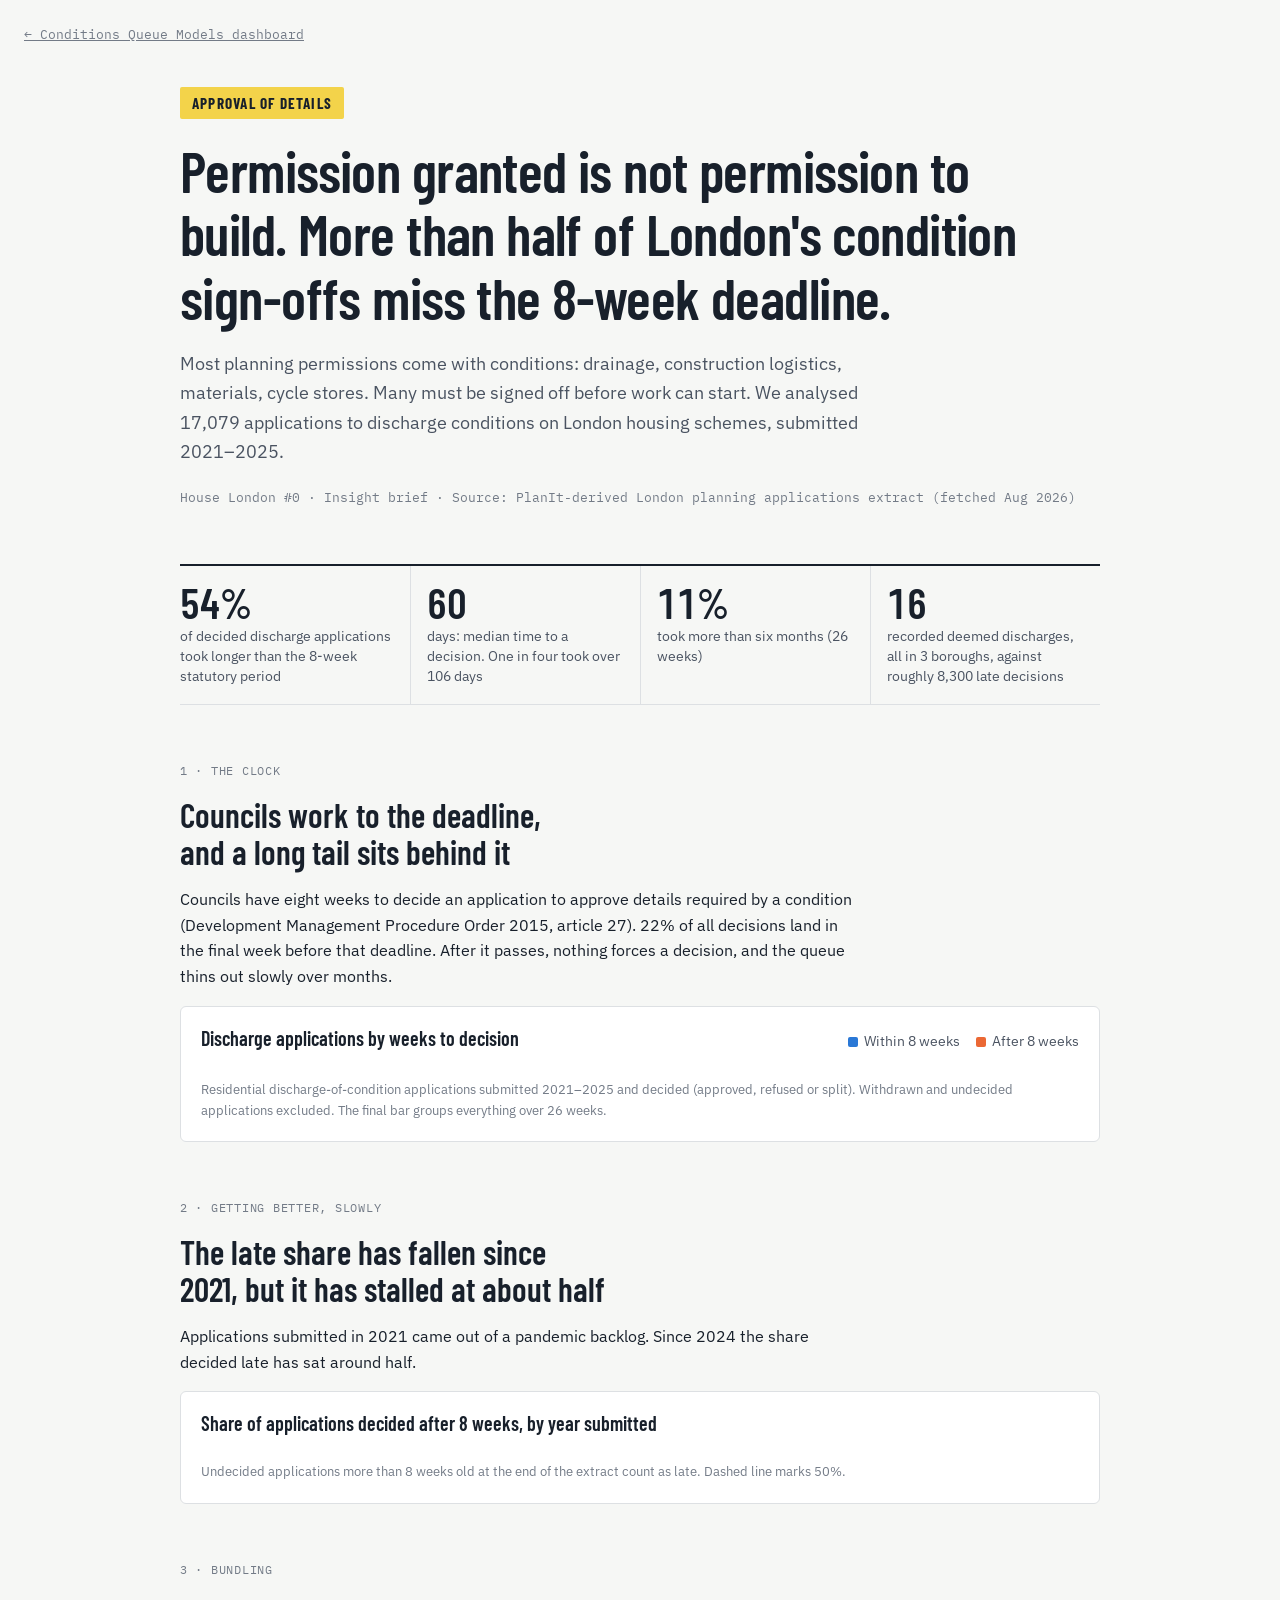
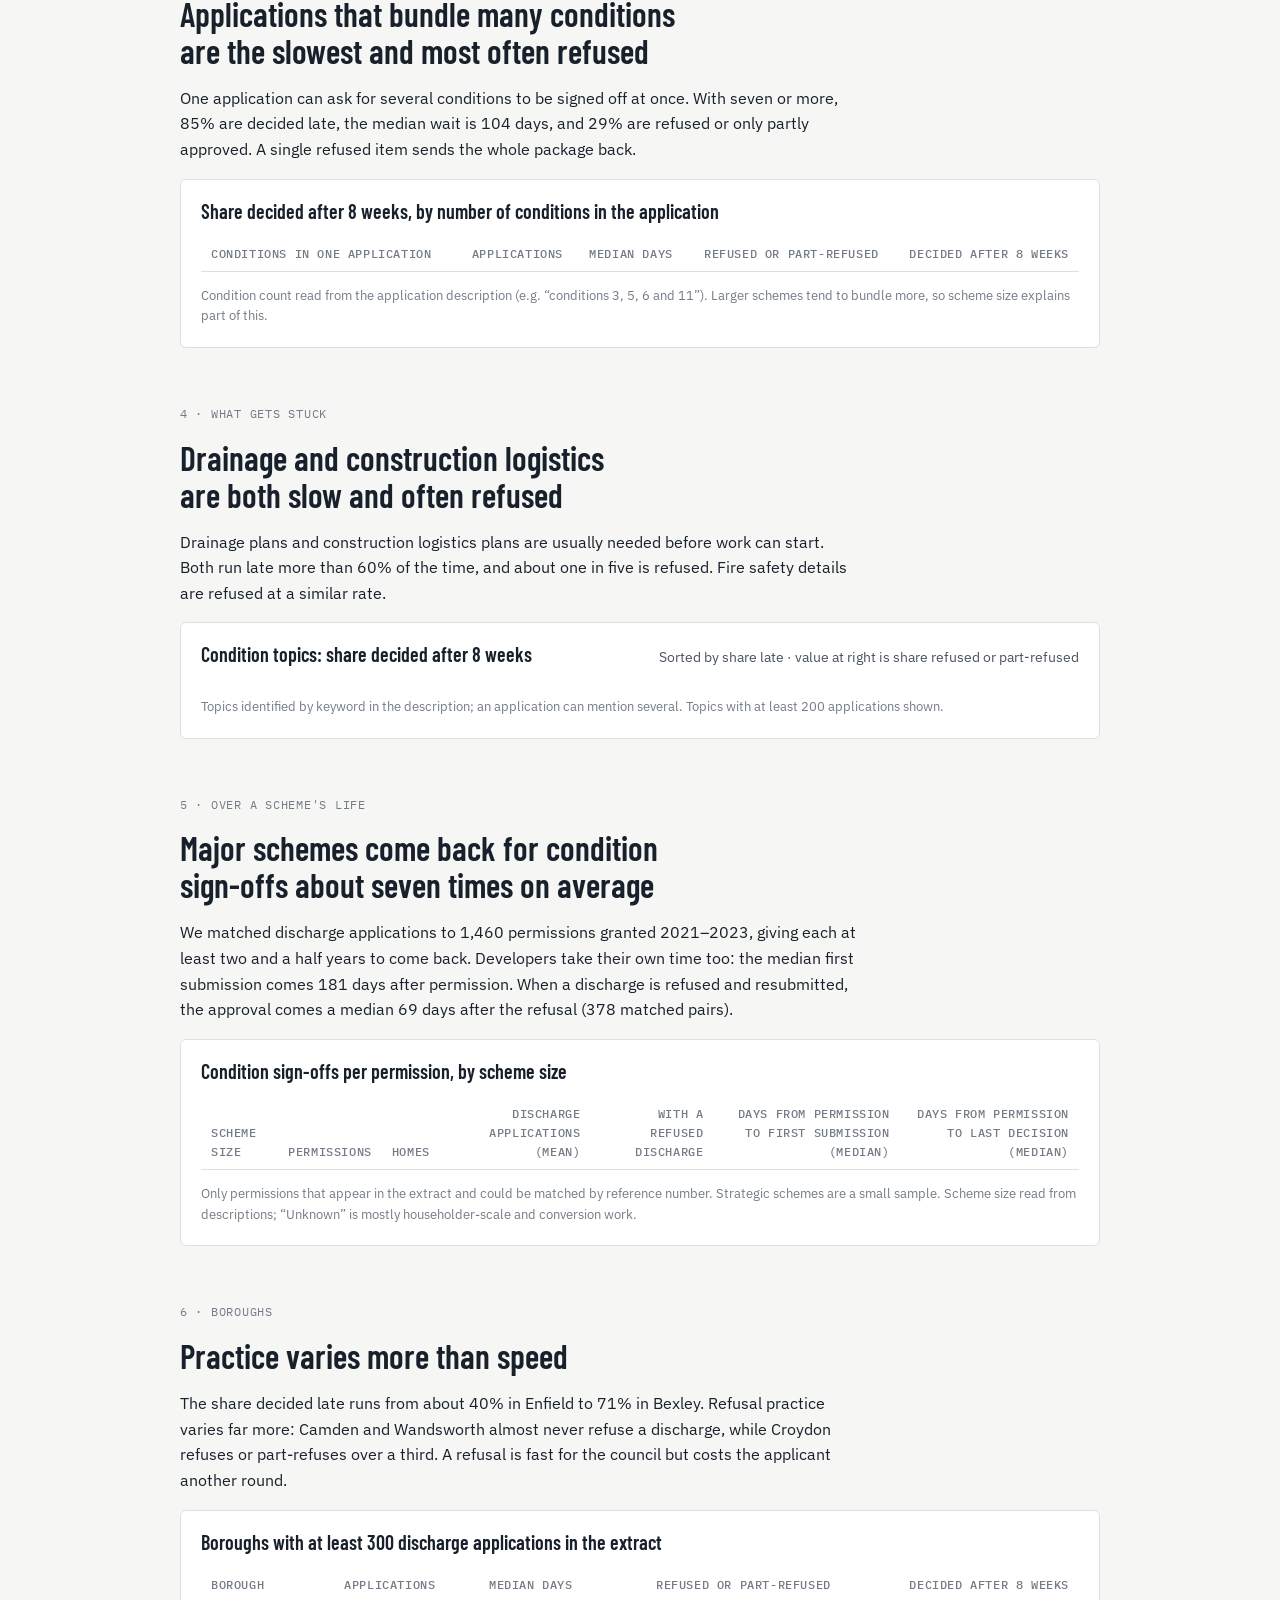
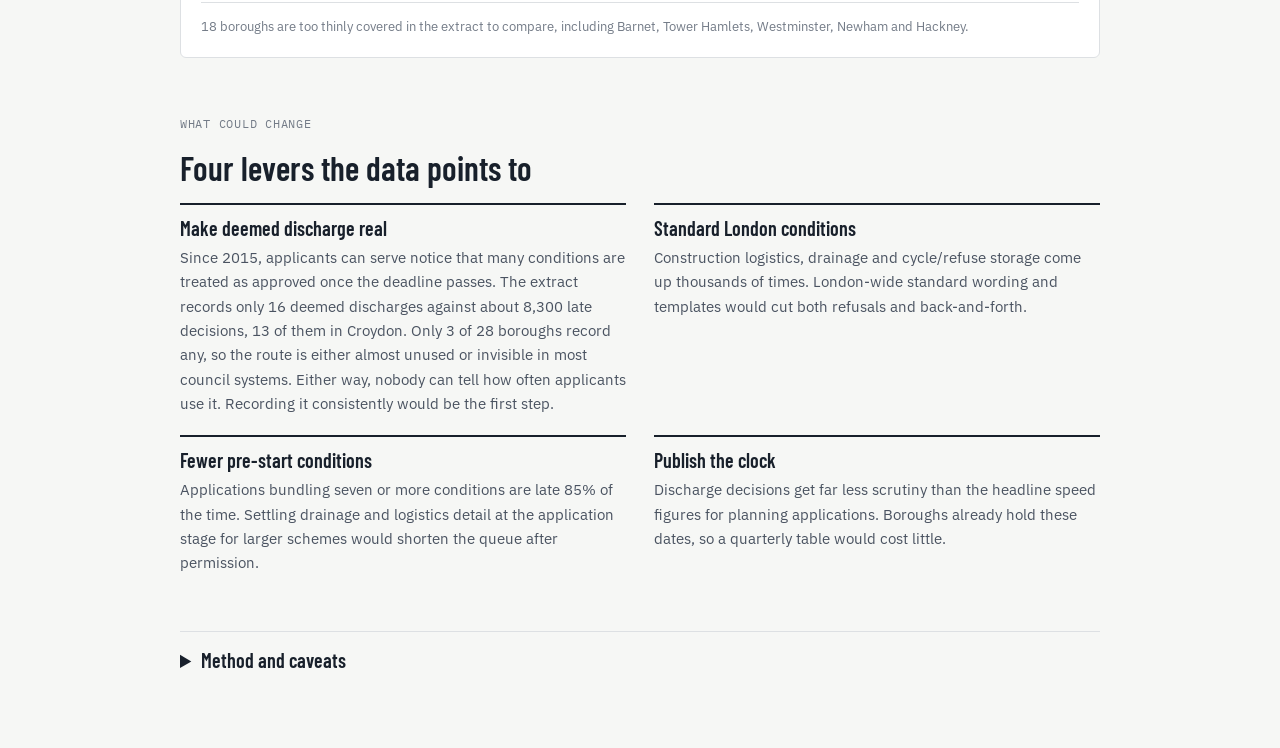
==== src/conditions_queue/templates/insight_page.html @ 3958f5d6 "Conditions Queue: analysis, models and dashboard Measures how long London councils take to sign off " ====
<!doctype html>
<html lang="en-GB">
<head>
<meta charset="utf-8">
<meta name="viewport" content="width=device-width, initial-scale=1, viewport-fit=cover">
<title>London's Conditions Queue</title>
<link rel="preconnect" href="https://fonts.googleapis.com">
<link rel="preconnect" href="https://fonts.gstatic.com" crossorigin>
<link rel="stylesheet" href="https://fonts.googleapis.com/css2?family=Barlow+Condensed:wght@500;600;700&family=IBM+Plex+Sans:ital,wght@0,400;0,500;0,600;1,400&family=IBM+Plex+Mono:wght@400;500&display=swap">
<style>
/* Layout: a single reading column (~68ch) with full-width chart panels; site-notice condensed type for headings, plain sans for prose, mono for references and numbers. */
:root {
  --paper: #f6f7f5;
  --panel: #ffffff;
  --ink: #18202b;
  --ink-2: #4a5361;
  --ink-3: #737b87;
  --rule: #dde0e3;
  --grid: #e9ebed;
  --accent: #1c5cab;
  --notice: #f3d34a;
  --notice-ink: #18202b;
  --ontime: #2a78d6;
  --late: #eb6834;
  --bar-neutral: #9aa3ae;
  --tip-bg: #18202b;
  --tip-fg: #f6f7f5;
  --f-display: "Barlow Condensed", "Arial Narrow", "Helvetica Neue", Arial, sans-serif;
  --f-body: "IBM Plex Sans", -apple-system, "Segoe UI", Roboto, Arial, sans-serif;
  --f-mono: "IBM Plex Mono", ui-monospace, "SF Mono", Menlo, Consolas, monospace;
}
@media (prefers-color-scheme: dark) {
  :root:not([data-theme="light"]) {
    --paper: #14181e; --panel: #1b2028; --ink: #ecedeb; --ink-2: #b9bec6; --ink-3: #8b929c;
    --rule: #2e353f; --grid: #262c35; --accent: #6da7ec; --notice: #e2c23c; --notice-ink: #14181e;
    --ontime: #3987e5; --late: #d95926; --bar-neutral: #6b7480; --tip-bg: #ecedeb; --tip-fg: #14181e;
    color-scheme: dark;
  }
}
:root[data-theme="dark"] {
  --paper: #14181e; --panel: #1b2028; --ink: #ecedeb; --ink-2: #b9bec6; --ink-3: #8b929c;
  --rule: #2e353f; --grid: #262c35; --accent: #6da7ec; --notice: #e2c23c; --notice-ink: #14181e;
  --ontime: #3987e5; --late: #d95926; --bar-neutral: #6b7480; --tip-bg: #ecedeb; --tip-fg: #14181e;
  color-scheme: dark;
}
* { box-sizing: border-box; }
body {
  background: var(--paper); color: var(--ink); font-family: var(--f-body); font-size: 16px; line-height: 1.6;
  padding-left: max(16px, env(safe-area-inset-left, 0px)); padding-right: max(16px, env(safe-area-inset-right, 0px));
  padding-block: 0 64px;
}
.wrap { max-width: 920px; margin: 0 auto; display: grid; gap: 56px; }
.prose { max-width: 68ch; }
h1, h2, h3 { font-family: var(--f-display); font-weight: 600; line-height: 1.1; text-wrap: balance; margin: 0; }
h1 { font-size: clamp(2.3rem, 6vw, 3.6rem); letter-spacing: -0.01em; }
h2 { font-size: clamp(1.6rem, 3.6vw, 2.1rem); }
h3 { font-size: 1.25rem; font-weight: 600; }
p { margin: 0; }
.stack { display: grid; gap: 16px; }
.eyebrow { font-family: var(--f-mono); font-size: 0.78rem; letter-spacing: 0.06em; text-transform: uppercase; color: var(--ink-3); }
.mono { font-family: var(--f-mono); }
.num { font-variant-numeric: tabular-nums; }
.muted { color: var(--ink-2); }
.small { font-size: 0.88rem; }

/* Site-notice header: the yellow laminated notice is how Londoners meet the planning system */
header.notice { padding-block: 40px 0; display: grid; gap: 20px; }
.notice-tag { display: inline-flex; align-items: center; gap: 10px; align-self: start; justify-self: start;
  background: var(--notice); color: var(--notice-ink); font-family: var(--f-display); font-weight: 700;
  font-size: 0.95rem; letter-spacing: 0.08em; text-transform: uppercase; padding: 4px 12px; border-radius: 2px; }
.lede { font-size: 1.15rem; color: var(--ink-2); max-width: 62ch; }
.ref { font-family: var(--f-mono); font-size: 0.82rem; color: var(--ink-3); }

.stats { display: grid; grid-template-columns: repeat(4, minmax(0, 1fr)); gap: 0; border-top: 2px solid var(--ink); border-bottom: 1px solid var(--rule); }
.stat { padding: 16px 16px 18px 0; display: grid; gap: 4px; align-content: start; }
.stat + .stat { padding-left: 16px; border-left: 1px solid var(--rule); }
.stat b { font-family: var(--f-display); font-size: 2.6rem; font-weight: 600; line-height: 1; font-variant-numeric: tabular-nums; }
.stat span { font-size: 0.88rem; color: var(--ink-2); line-height: 1.4; }
@media (max-width: 720px) {
  .stats { grid-template-columns: repeat(2, minmax(0, 1fr)); }
  .stat:nth-child(3) { padding-left: 0; border-left: 0; }
  .stat:nth-child(n+3) { border-top: 1px solid var(--rule); }
}

.panel { background: var(--panel); border: 1px solid var(--rule); border-radius: 6px; padding: 20px; display: grid; gap: 14px; min-width: 0; }
.panel-head { display: flex; flex-wrap: wrap; justify-content: space-between; align-items: baseline; gap: 8px 20px; }
.legend { display: flex; flex-wrap: wrap; gap: 6px 16px; font-size: 0.85rem; color: var(--ink-2); }
.legend i { display: inline-block; width: 10px; height: 10px; border-radius: 2px; margin-right: 6px; vertical-align: -1px; }
.chart { width: 100%; overflow-x: auto; }
.panel { grid-template-columns: minmax(0, 1fr); }
.chart svg { display: block; width: 100%; height: auto; min-width: 0; }
.chart svg text { font-family: var(--f-mono); font-size: 12.5px; fill: var(--ink-3); }
.chart svg .lbl-strong { fill: var(--ink); font-weight: 500; }
.source { font-size: 0.8rem; color: var(--ink-3); }

/* Horizontal bar rows (HTML) */
.rows { display: grid; gap: 6px; }
.row { display: grid; grid-template-columns: minmax(120px, 15rem) minmax(0, 1fr) 4.5rem; gap: 12px; align-items: center; font-size: 0.92rem; }
.row .name { color: var(--ink); line-height: 1.3; }
.row .track { position: relative; height: 18px; border-left: 1px solid var(--ink-3); }
.row .bar { position: absolute; left: 0; top: 2px; bottom: 2px; border-radius: 0 4px 4px 0; background: var(--late); }
.row .bar.neutral { background: var(--bar-neutral); }
.row .val { text-align: right; font-family: var(--f-mono); font-size: 0.85rem; font-variant-numeric: tabular-nums; }
.row .deadline { position: absolute; top: -3px; bottom: -3px; border-left: 1px dashed var(--ink-3); }
.row-head { font-size: 0.78rem; color: var(--ink-3); font-family: var(--f-mono); text-transform: uppercase; letter-spacing: 0.05em; }
@media (max-width: 560px) { .row { grid-template-columns: minmax(0, 1fr) 4rem; } .row .track { grid-column: 1 / -1; grid-row: 2; } }

table { border-collapse: collapse; width: 100%; font-size: 0.9rem; }
.table-wrap { overflow-x: auto; }
th, td { text-align: right; padding: 8px 10px; border-bottom: 1px solid var(--rule); font-variant-numeric: tabular-nums; white-space: nowrap; }
th { font-family: var(--f-mono); font-weight: 500; font-size: 0.75rem; text-transform: uppercase; letter-spacing: 0.05em; color: var(--ink-3); vertical-align: bottom; white-space: normal; }
th:first-child, td:first-child { text-align: left; }
td.barcell { width: 34%; min-width: 140px; }
.mini { position: relative; height: 12px; }
.mini span { position: absolute; left: 0; top: 0; bottom: 0; border-radius: 0 3px 3px 0; background: var(--late); }
.mini .dl { position: absolute; top: -4px; bottom: -4px; border-left: 1px dashed var(--ink-3); }

.levers { display: grid; grid-template-columns: repeat(2, minmax(0, 1fr)); gap: 20px 28px; }
.lever { display: grid; gap: 6px; align-content: start; border-top: 2px solid var(--ink); padding-top: 12px; }
.lever p { color: var(--ink-2); font-size: 0.95rem; }
@media (max-width: 720px) { .levers { grid-template-columns: minmax(0, 1fr); } }

details { border-top: 1px solid var(--rule); padding-top: 12px; }
summary { cursor: pointer; font-family: var(--f-display); font-size: 1.25rem; font-weight: 600; }
summary:focus-visible, a:focus-visible { outline: 2px solid var(--accent); outline-offset: 2px; }
ul.caveats { margin: 12px 0 0; padding-left: 1.1rem; display: grid; gap: 8px; color: var(--ink-2); font-size: 0.92rem; max-width: 72ch; }
a { color: var(--accent); }
code { font-family: var(--f-mono); font-size: 0.88em; }

#tip { position: fixed; pointer-events: none; z-index: 20; background: var(--tip-bg); color: var(--tip-fg); font-size: 0.82rem; line-height: 1.4;
  padding: 7px 10px; border-radius: 4px; max-width: 260px; font-family: var(--f-body); }
#tip b { font-weight: 600; }
[data-tip] { cursor: default; }
.row:hover .bar, tr:hover .mini span { filter: brightness(1.08); }
tr:hover td { background: color-mix(in srgb, var(--paper) 70%, transparent); }
</style>
<style>.cq-back { display: inline-block; margin-top: 16px; font-family: var(--f-mono); font-size: 0.82rem; color: var(--ink-3); }</style>
</head>
<body>
<a class="cq-back" href="./">← Conditions Queue Models dashboard</a>
<div id="tip" hidden></div>
<div class="wrap">

<header class="notice">
  <span class="notice-tag">Approval of details</span>
  <h1>Permission granted is not permission to build. More than half of London's condition sign-offs miss the 8-week deadline.</h1>
  <p class="lede">Most planning permissions come with conditions: drainage, construction logistics, materials, cycle stores. Many must be signed off before work can start. We analysed <span class="num" data-k="n_all">17,079</span> applications to discharge conditions on London housing schemes, submitted 2021&ndash;2025.</p>
  <p class="ref">House London #0 &middot; Insight brief &middot; Source: PlanIt-derived London planning applications extract (fetched Aug 2026)</p>
</header>

<section class="stats" aria-label="Headline figures">
  <div class="stat"><b data-k="pct_late">54%</b><span>of decided discharge applications took longer than the 8-week statutory period</span></div>
  <div class="stat"><b data-k="median">60</b><span>days: median time to a decision. One in four took over <span data-k="p75">106</span> days</span></div>
  <div class="stat"><b data-k="pct26">11%</b><span>took more than six months (26 weeks)</span></div>
  <div class="stat"><b>16</b><span>recorded deemed discharges, all in 3 boroughs, against roughly <span data-k="n_late">8,300</span> late decisions</span></div>
</section>

<section class="stack">
  <div class="prose stack">
    <p class="eyebrow">1 &middot; The clock</p>
    <h2>Councils work to the deadline, and a long tail sits behind it</h2>
    <p>Councils have eight weeks to decide an application to approve details required by a condition (Development Management Procedure Order 2015, article 27). <span data-k="final_week">22%</span> of all decisions land in the final week before that deadline. After it passes, nothing forces a decision, and the queue thins out slowly over months.</p>
  </div>
  <figure class="panel" style="margin:0">
    <div class="panel-head">
      <h3>Discharge applications by weeks to decision</h3>
      <div class="legend"><span><i style="background:var(--ontime)"></i>Within 8 weeks</span><span><i style="background:var(--late)"></i>After 8 weeks</span></div>
    </div>
    <div class="chart" id="hist"></div>
    <figcaption class="source">Residential discharge-of-condition applications submitted 2021&ndash;2025 and decided (approved, refused or split). Withdrawn and undecided applications excluded. The final bar groups everything over 26 weeks.</figcaption>
  </figure>
</section>

<section class="stack">
  <div class="prose stack">
    <p class="eyebrow">2 &middot; Getting better, slowly</p>
    <h2>The late share has fallen since 2021, but it has stalled at about half</h2>
    <p>Applications submitted in 2021 came out of a pandemic backlog. Since 2024 the share decided late has sat around half.</p>
  </div>
  <figure class="panel" style="margin:0">
    <h3>Share of applications decided after 8 weeks, by year submitted</h3>
    <div class="rows" id="years"></div>
    <figcaption class="source">Undecided applications more than 8 weeks old at the end of the extract count as late. Dashed line marks 50%.</figcaption>
  </figure>
</section>

<section class="stack">
  <div class="prose stack">
    <p class="eyebrow">3 &middot; Bundling</p>
    <h2>Applications that bundle many conditions are the slowest and most often refused</h2>
    <p>One application can ask for several conditions to be signed off at once. With seven or more, <span data-k="c7_late">85%</span> are decided late, the median wait is <span data-k="c7_med">104</span> days, and <span data-k="c7_ref">29%</span> are refused or only partly approved. A single refused item sends the whole package back.</p>
  </div>
  <figure class="panel" style="margin:0">
    <div class="panel-head"><h3>Share decided after 8 weeks, by number of conditions in the application</h3></div>
    <div class="table-wrap">
      <table id="ncond"><thead><tr><th>Conditions in one application</th><th>Applications</th><th>Median days</th><th>Refused or part-refused</th><th>Decided after 8 weeks</th></tr></thead><tbody></tbody></table>
    </div>
    <figcaption class="source">Condition count read from the application description (e.g. &ldquo;conditions 3, 5, 6 and 11&rdquo;). Larger schemes tend to bundle more, so scheme size explains part of this.</figcaption>
  </figure>
</section>

<section class="stack">
  <div class="prose stack">
    <p class="eyebrow">4 &middot; What gets stuck</p>
    <h2>Drainage and construction logistics are both slow and often refused</h2>
    <p>Drainage plans and construction logistics plans are usually needed before work can start. Both run late more than 60% of the time, and about one in five is refused. Fire safety details are refused at a similar rate.</p>
  </div>
  <figure class="panel" style="margin:0">
    <div class="panel-head">
      <h3>Condition topics: share decided after 8 weeks</h3>
      <div class="legend"><span>Sorted by share late &middot; value at right is share refused or part-refused</span></div>
    </div>
    <div class="rows" id="topics"></div>
    <figcaption class="source">Topics identified by keyword in the description; an application can mention several. Topics with at least 200 applications shown.</figcaption>
  </figure>
</section>

<section class="stack">
  <div class="prose stack">
    <p class="eyebrow">5 &middot; Over a scheme's life</p>
    <h2>Major schemes come back for condition sign-offs about seven times on average</h2>
    <p>We matched discharge applications to <span data-k="n_schemes">1,460</span> permissions granted 2021&ndash;2023, giving each at least two and a half years to come back. Developers take their own time too: the median first submission comes <span data-k="first_sub">181</span> days after permission. When a discharge is refused and resubmitted, the approval comes a median <span data-k="resub">69</span> days after the refusal (<span data-k="resub_n">378</span> matched pairs).</p>
  </div>
  <figure class="panel" style="margin:0">
    <h3>Condition sign-offs per permission, by scheme size</h3>
    <div class="table-wrap">
      <table id="schemes"><thead><tr><th>Scheme size</th><th>Permissions</th><th>Homes</th><th>Discharge applications (mean)</th><th>With a refused discharge</th><th>Days from permission to first submission (median)</th><th>Days from permission to last decision (median)</th></tr></thead><tbody></tbody></table>
    </div>
    <figcaption class="source">Only permissions that appear in the extract and could be matched by reference number. Strategic schemes are a small sample. Scheme size read from descriptions; &ldquo;Unknown&rdquo; is mostly householder-scale and conversion work.</figcaption>
  </figure>
</section>

<section class="stack">
  <div class="prose stack">
    <p class="eyebrow">6 &middot; Boroughs</p>
    <h2>Practice varies more than speed</h2>
    <p>The share decided late runs from about 40% in Enfield to 71% in Bexley. Refusal practice varies far more: Camden and Wandsworth almost never refuse a discharge, while Croydon refuses or part-refuses over a third. A refusal is fast for the council but costs the applicant another round.</p>
  </div>
  <figure class="panel" style="margin:0">
    <h3>Boroughs with at least 300 discharge applications in the extract</h3>
    <div class="table-wrap">
      <table id="boroughs"><thead><tr><th>Borough</th><th>Applications</th><th>Median days</th><th>Refused or part-refused</th><th>Decided after 8 weeks</th></tr></thead><tbody></tbody></table>
    </div>
    <figcaption class="source">18 boroughs are too thinly covered in the extract to compare, including Barnet, Tower Hamlets, Westminster, Newham and Hackney.</figcaption>
  </figure>
</section>

<section class="stack">
  <div class="prose stack">
    <p class="eyebrow">What could change</p>
    <h2>Four levers the data points to</h2>
  </div>
  <div class="levers">
    <div class="lever"><h3>Make deemed discharge real</h3><p>Since 2015, applicants can serve notice that many conditions are treated as approved once the deadline passes. The extract records only 16 deemed discharges against about 8,300 late decisions, 13 of them in Croydon. Only 3 of 28 boroughs record any, so the route is either almost unused or invisible in most council systems. Either way, nobody can tell how often applicants use it. Recording it consistently would be the first step.</p></div>
    <div class="lever"><h3>Standard London conditions</h3><p>Construction logistics, drainage and cycle/refuse storage come up thousands of times. London-wide standard wording and templates would cut both refusals and back-and-forth.</p></div>
    <div class="lever"><h3>Fewer pre-start conditions</h3><p>Applications bundling seven or more conditions are late 85% of the time. Settling drainage and logistics detail at the application stage for larger schemes would shorten the queue after permission.</p></div>
    <div class="lever"><h3>Publish the clock</h3><p>Discharge decisions get far less scrutiny than the headline speed figures for planning applications. Boroughs already hold these dates, so a quarterly table would cost little.</p></div>
  </div>
</section>

<details>
  <summary>Method and caveats</summary>
  <ul class="caveats">
    <li><b>Data:</b> PlanIt-derived extract of London planning applications (<span class="mono">foundations_london_housing_2015_2025</span>, 243,926 rows, in practice 2021&ndash;2025). Fetched August 2026, so applications submitted up to December 2025 had at least seven months to be decided.</li>
    <li><b>What counts as a discharge application:</b> descriptions mentioning approval or discharge of details under a condition, excluding variations (section 73), non-material amendments and reserved matters, and limited to those that mention homes. 17,079 applications; 16,447 submitted 2021&ndash;2025 and not withdrawn.</li>
    <li><b>Late</b> means more than 56 days from the start date to the decision. This includes extensions of time agreed with the applicant, so late is not the same as unlawful. Counting decided applications only gives 53.8%; adding undecided applications over 8 weeks old gives 55.2%.</li>
    <li><b>Extensions of time</b> have no field of their own in the extract. 76% of decided applications carry a council target decision date, and measuring those against their own target gives 52.5% late, against 53.0% at a fixed 8 weeks. Only 5.3% were late at 8 weeks but on time against a later target, most of them in Hillingdon. Agreed extensions therefore explain a few points of the late share at most. Target dates are not used consistently: Camden, Merton and Enfield often set targets shorter than 56 days, and nine boroughs, including Brent and Wandsworth, record none.</li>
    <li><b>Coverage is uneven.</b> Some boroughs' discharge applications are mostly missing from the extract. Borough comparisons use only the 15 boroughs with at least 300 applications.</li>
    <li><b>Topics, condition counts and scheme size</b> come from keyword and pattern matching on free-text descriptions. Scheme size is unknown for about half of applications.</li>
    <li><b>Scheme matching:</b> 5,664 discharge applications (33%) were matched to their parent permission by reference number. Many parents were granted before 2021 and are outside the extract.</li>
    <li><b>Deemed discharge</b> is counted from decision labels containing &ldquo;deemed&rdquo; together with &ldquo;discharge&rdquo; or &ldquo;AOD&rdquo;. Only Croydon (13), Southwark (2) and Islington (1) record any. Other boroughs may log a deemed discharge as an ordinary approval, so 16 is a floor, not a London total.</li>
    <li><b>Reproduce:</b> <code>python -m conditions_queue.analysis</code> writes <code>outputs/summary.json</code>, <code>outputs/discharge_apps.csv</code> and <code>outputs/schemes.csv</code>. <code>conditions_queue.checks.check_deadline</code> and <code>check_extensions</code> re-derive the deadline, deemed discharge and extension figures independently.</li>
  </ul>
</details>

</div>

<script>
const D = /*DATA*/null;
const fmt = n => n == null ? "–" : Math.round(n).toLocaleString("en-GB");
const pct = n => n == null ? "–" : (Math.round(n) + "%");

// tooltip
const tip = document.getElementById("tip");
document.addEventListener("pointermove", e => {
  const t = e.target.closest && e.target.closest("[data-tip]");
  if (!t) { tip.hidden = true; return; }
  tip.innerHTML = t.getAttribute("data-tip");
  tip.hidden = false;
  const w = tip.offsetWidth, h = tip.offsetHeight;
  let x = e.clientX + 14, y = e.clientY + 14;
  if (x + w > innerWidth - 8) x = e.clientX - w - 14;
  if (y + h > innerHeight - 8) y = e.clientY - h - 14;
  tip.style.left = x + "px"; tip.style.top = y + "px";
});
document.addEventListener("pointerleave", () => tip.hidden = true);

// headline numbers
const O = D.overall;
const set = (k, v) => document.querySelectorAll(`[data-k="${k}"]`).forEach(el => el.textContent = v);
set("n_all", fmt(O.n_all_discharge));
set("pct_late", pct(D.decided_only_pct_over_8wk));
set("median", fmt(O.median_days));
set("p75", fmt(O.p75_days));
set("pct26", pct(D.pct_over_26wk));
set("final_week", pct(D.pct_decided_in_final_week));
const decidedN = D.weekly_histogram.bins.reduce((a, b) => a + b, 0);
set("n_late", fmt(Math.round(decidedN * D.decided_only_pct_over_8wk / 100 / 100) * 100));
const c7 = D.by_ncond["7+"];
set("c7_late", pct(c7.pct_over_8wk)); set("c7_med", fmt(c7.median_days)); set("c7_ref", pct(c7.pct_not_approved));
const S = D.schemes_granted_2021_23;
set("n_schemes", fmt(S.All.n_schemes)); set("first_sub", fmt(S.All.median_days_to_first_submission));
set("resub", fmt(D.refusal_rounds.median_extra_days)); set("resub_n", fmt(D.refusal_rounds.n_resubmission_pairs));

// 1. histogram (SVG)
(function () {
  const raw = D.weekly_histogram.bins.slice();
  const bins = [raw[0] + raw[1]].concat(raw.slice(2)); // week 1 .. 26, >26
  const labels = bins.map((_, i) => i < 26 ? String(i + 1) : ">26");
  const W = 720, H = 300, m = { l: 46, r: 12, t: 34, b: 40 };
  const pw = W - m.l - m.r, ph = H - m.t - m.b;
  const step = pw / (bins.length + 0.6), bw = step - 2;
  const yMax = 3500, y = v => m.t + ph - (v / yMax) * ph;
  const xAt = i => m.l + i * step + (i === 26 ? step * 0.6 : 0);
  let s = `<svg viewBox="0 0 ${W} ${H}" role="img" aria-label="Histogram of weeks to decision; a spike in week 8 then a long tail">`;
  for (const v of [0, 1000, 2000, 3000]) {
    s += `<line x1="${m.l}" x2="${W - m.r}" y1="${y(v)}" y2="${y(v)}" stroke="var(--grid)" stroke-width="1"/>`;
    s += `<text x="${m.l - 8}" y="${y(v) + 4}" text-anchor="end">${v.toLocaleString("en-GB")}</text>`;
  }
  bins.forEach((v, i) => {
    const x = xAt(i), top = y(v), base = y(0), r = Math.min(4, (base - top) / 2);
    const col = i < 8 ? "var(--ontime)" : "var(--late)";
    const d = `M${x},${base} V${top + r} Q${x},${top} ${x + r},${top} H${x + bw - r} Q${x + bw},${top} ${x + bw},${top + r} V${base} Z`;
    const range = i < 26 ? `days ${i * 7 + 1}–${(i + 1) * 7}` : "over 182 days";
    s += `<path d="${d}" fill="${col}" data-tip="<b>Week ${labels[i]}</b> (${range})<br>${v.toLocaleString("en-GB")} decisions · ${(100 * v / decidedN).toFixed(1)}%"/>`;
    s += `<rect x="${x - 1}" y="${m.t}" width="${step}" height="${ph}" fill="transparent" data-tip="<b>Week ${labels[i]}</b> (${range})<br>${v.toLocaleString("en-GB")} decisions · ${(100 * v / decidedN).toFixed(1)}%"/>`;
    if ([0, 3, 7, 12, 25, 26].includes(i)) s += `<text x="${x + bw / 2}" y="${H - m.b + 16}" text-anchor="middle">${labels[i]}</text>`;
  });
  const dx = xAt(8) - 1;
  s += `<line x1="${dx}" x2="${dx}" y1="${m.t - 10}" y2="${y(0)}" stroke="var(--ink)" stroke-width="1.5" stroke-dasharray="4 3"/>`;
  s += `<text x="${dx + 6}" y="${m.t - 16}" class="lbl-strong">8-week statutory deadline</text>`;
  s += `<text x="${xAt(7) - 6}" y="${y(bins[7]) + 4}" text-anchor="end" class="lbl-strong">${D.pct_decided_in_final_week}% in the final week</text>`;
  s += `<text x="${xAt(26) + bw}" y="${y(bins[26]) - 8}" text-anchor="end" class="lbl-strong">${D.pct_over_26wk}% over 6 months</text>`;
  s += `<line x1="${m.l}" x2="${W - m.r}" y1="${y(0)}" y2="${y(0)}" stroke="var(--ink-3)" stroke-width="1"/>`;
  s += `<text x="${m.l + pw / 2}" y="${H - 6}" text-anchor="middle">Weeks from start to decision</text></svg>`;
  document.getElementById("hist").innerHTML = s;
})();

// helper for HTML bar rows
function rows(el, items, max, mark) {
  el.innerHTML = items.map(it => `
    <div class="row" data-tip="${it.tip}">
      <div class="name">${it.name}</div>
      <div class="track">${mark != null ? `<span class="deadline" style="left:${100 * mark / max}%"></span>` : ""}<span class="bar${it.neutral ? " neutral" : ""}" style="width:${100 * it.v / max}%"></span></div>
      <div class="val">${it.label}</div>
    </div>`).join("");
}

// 2. years
rows(document.getElementById("years"),
  Object.entries(D.by_year).filter(([y]) => +y >= 2021).sort((a, b) => a[0] - b[0]).map(([y, v]) => ({
    name: y, v: v.pct_over_8wk, label: pct(v.pct_over_8wk),
    tip: `<b>${y}</b><br>${fmt(v.n)} applications<br>Median ${fmt(v.median_days)} days<br>${pct(v.pct_over_8wk)} decided after 8 weeks`
  })), 100, 50);

// 3. conditions per application
(function () {
  const order = ["1", "2-3", "4-6", "7+"];
  const names = { "1": "One", "2-3": "Two or three", "4-6": "Four to six", "7+": "Seven or more" };
  document.querySelector("#ncond tbody").innerHTML = order.map(k => {
    const v = D.by_ncond[k];
    return `<tr data-tip="<b>${names[k]}</b><br>${pct(v.pct_over_8wk)} late · median ${fmt(v.median_days)} days"><td>${names[k]}</td><td>${fmt(v.n)}</td><td>${fmt(v.median_days)}</td><td>${pct(v.pct_not_approved)}</td>
      <td class="barcell"><div style="display:flex;gap:10px;align-items:center"><div class="mini" style="flex:1"><span style="width:${v.pct_over_8wk}%"></span><i class="dl" style="left:50%"></i></div><span class="mono">${pct(v.pct_over_8wk)}</span></div></td></tr>`;
  }).join("");
})();

// 4. topics
rows(document.getElementById("topics"),
  Object.entries(D.by_topic).sort((a, b) => b[1].pct_over_8wk - a[1].pct_over_8wk).map(([k, v]) => ({
    name: k, v: v.pct_over_8wk, label: pct(v.pct_not_approved),
    tip: `<b>${k}</b><br>${fmt(v.n)} applications<br>${pct(v.pct_over_8wk)} decided after 8 weeks<br>Median ${fmt(v.median_days)} days<br>${pct(v.pct_not_approved)} refused or part-refused`
  })), 100, 50);

// 5. schemes
(function () {
  const order = ["Minor (1-9 homes)", "Major (10-149)", "Strategic (150+)", "Unknown", "All"];
  document.querySelector("#schemes tbody").innerHTML = order.filter(k => S[k]).map(k => {
    const v = S[k];
    return `<tr${k === "All" ? ' style="font-weight:600"' : ""}><td>${k === "All" ? "All matched" : k}</td><td>${fmt(v.n_schemes)}</td><td>${v.homes ? fmt(v.homes) : "–"}</td><td>${v.mean_discharge_apps.toFixed(1)}</td><td>${pct(v.pct_with_refusal)}</td><td>${fmt(v.median_days_to_first_submission)}</td><td>${fmt(v.median_days_grant_to_last_decision)}</td></tr>`;
  }).join("");
})();

// 6. boroughs
document.querySelector("#boroughs tbody").innerHTML = Object.entries(D.by_borough)
  .sort((a, b) => b[1].pct_over_8wk - a[1].pct_over_8wk)
  .map(([k, v]) => `<tr data-tip="<b>${k}</b><br>${fmt(v.n)} applications<br>Median ${fmt(v.median_days)} days · 75th percentile ${fmt(v.p75_days)}<br>${pct(v.pct_not_approved)} refused or part-refused"><td>${k}</td><td>${fmt(v.n)}</td><td>${fmt(v.median_days)}</td><td>${pct(v.pct_not_approved)}</td>
    <td class="barcell"><div style="display:flex;gap:10px;align-items:center"><div class="mini" style="flex:1"><span style="width:${v.pct_over_8wk}%"></span><i class="dl" style="left:50%"></i></div><span class="mono">${pct(v.pct_over_8wk)}</span></div></td></tr>`).join("");
</script>
</body>
</html>
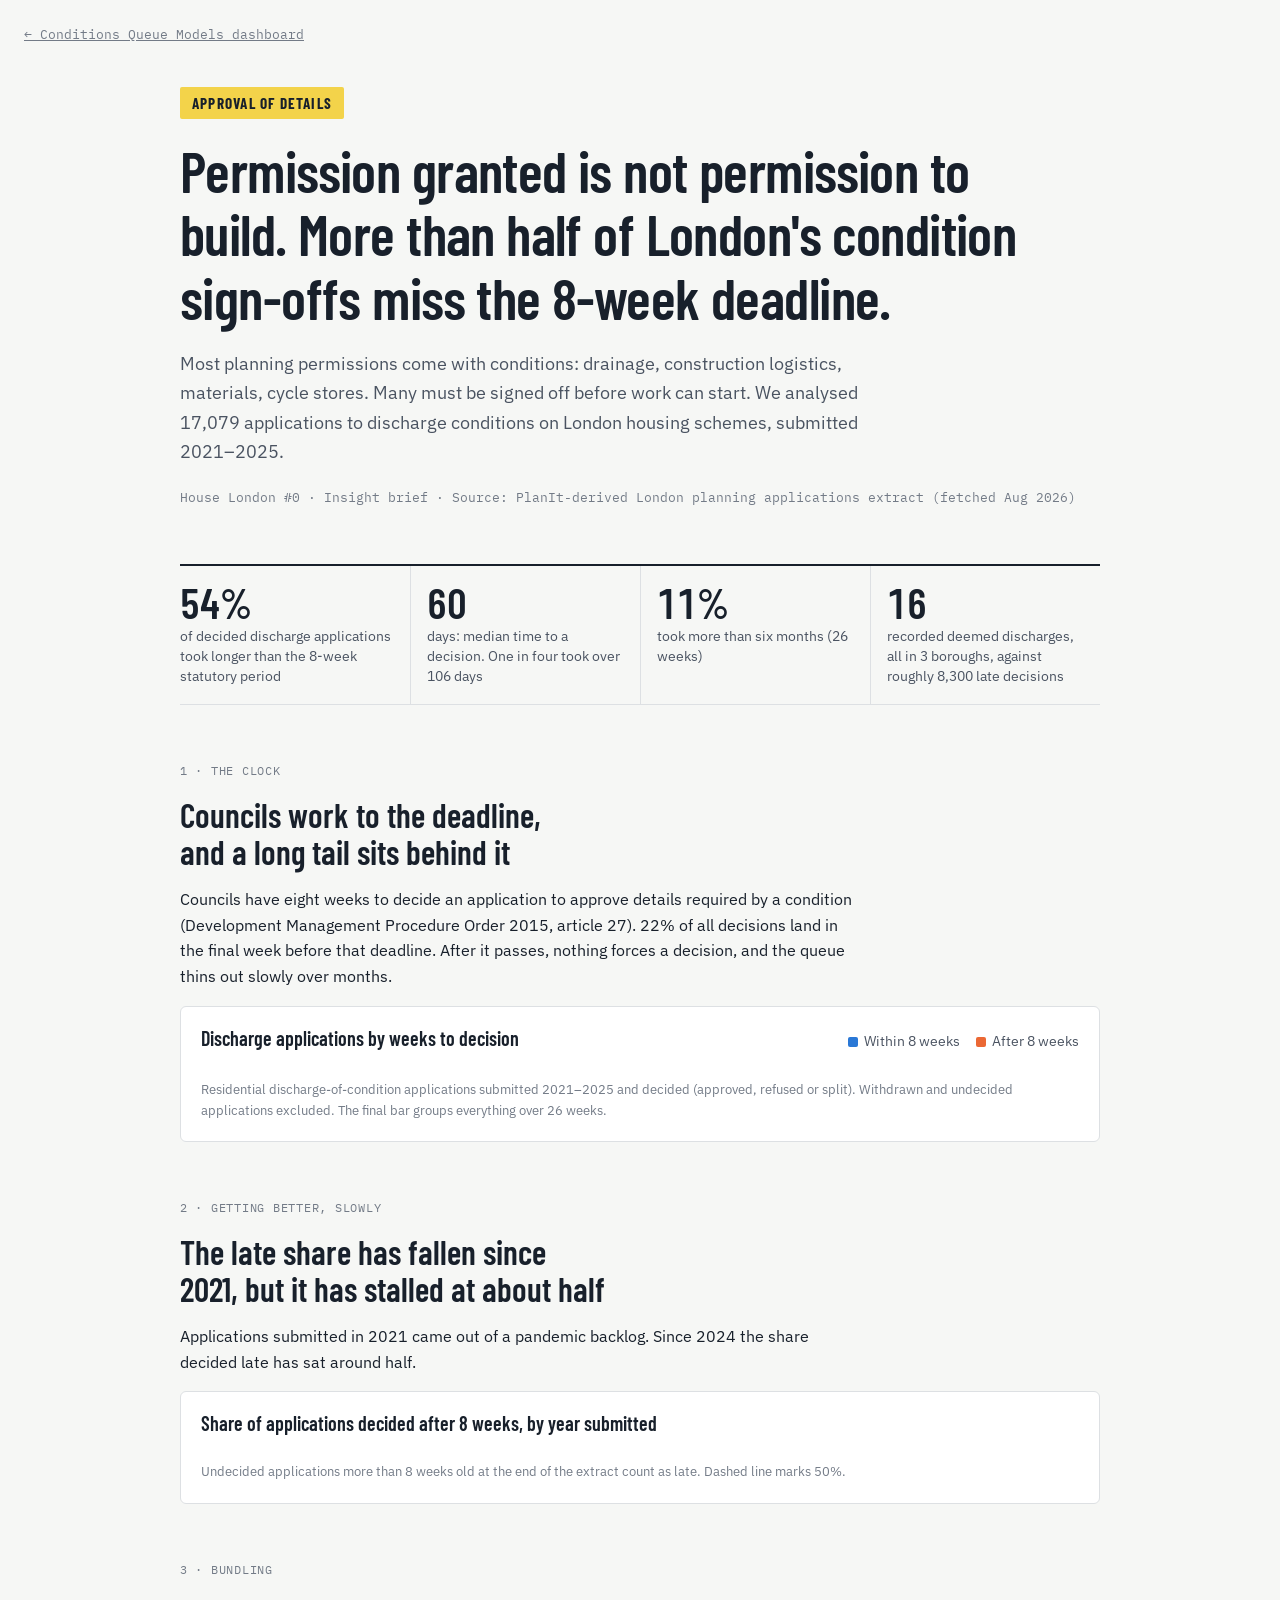
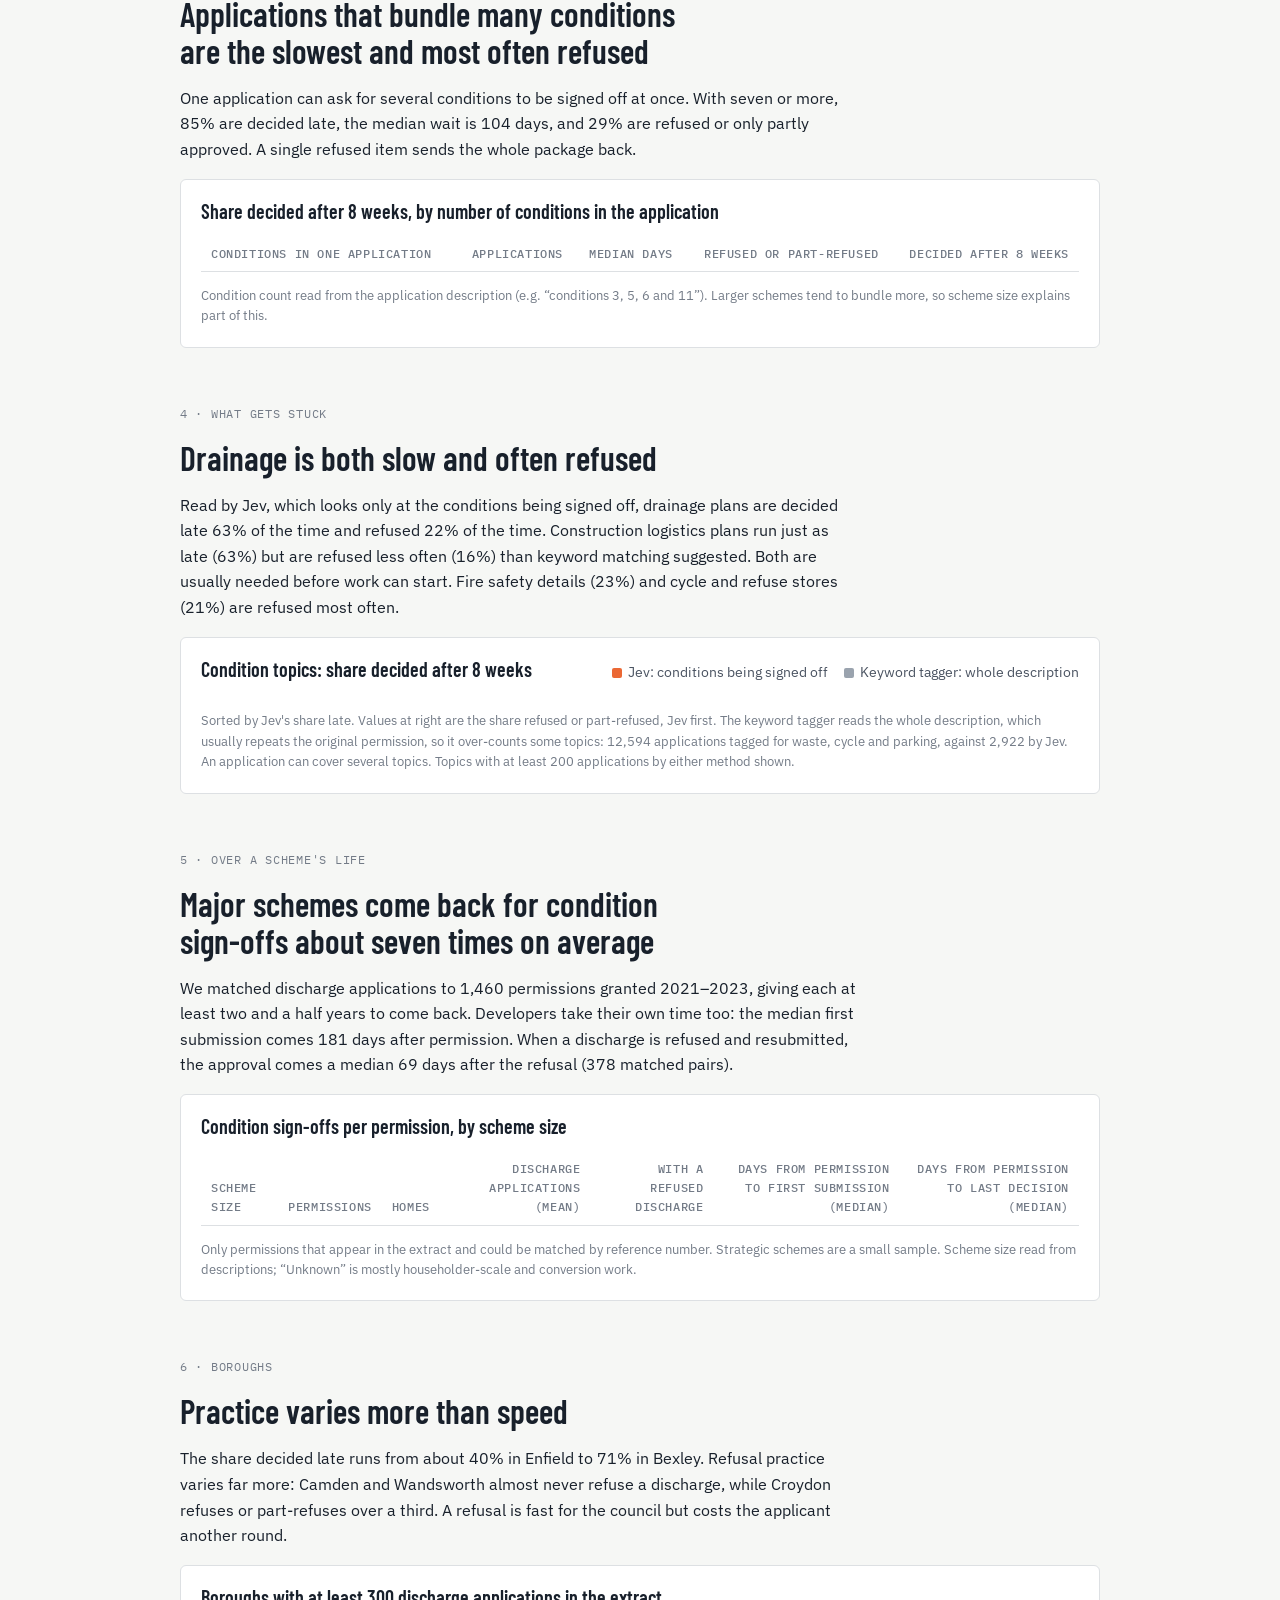
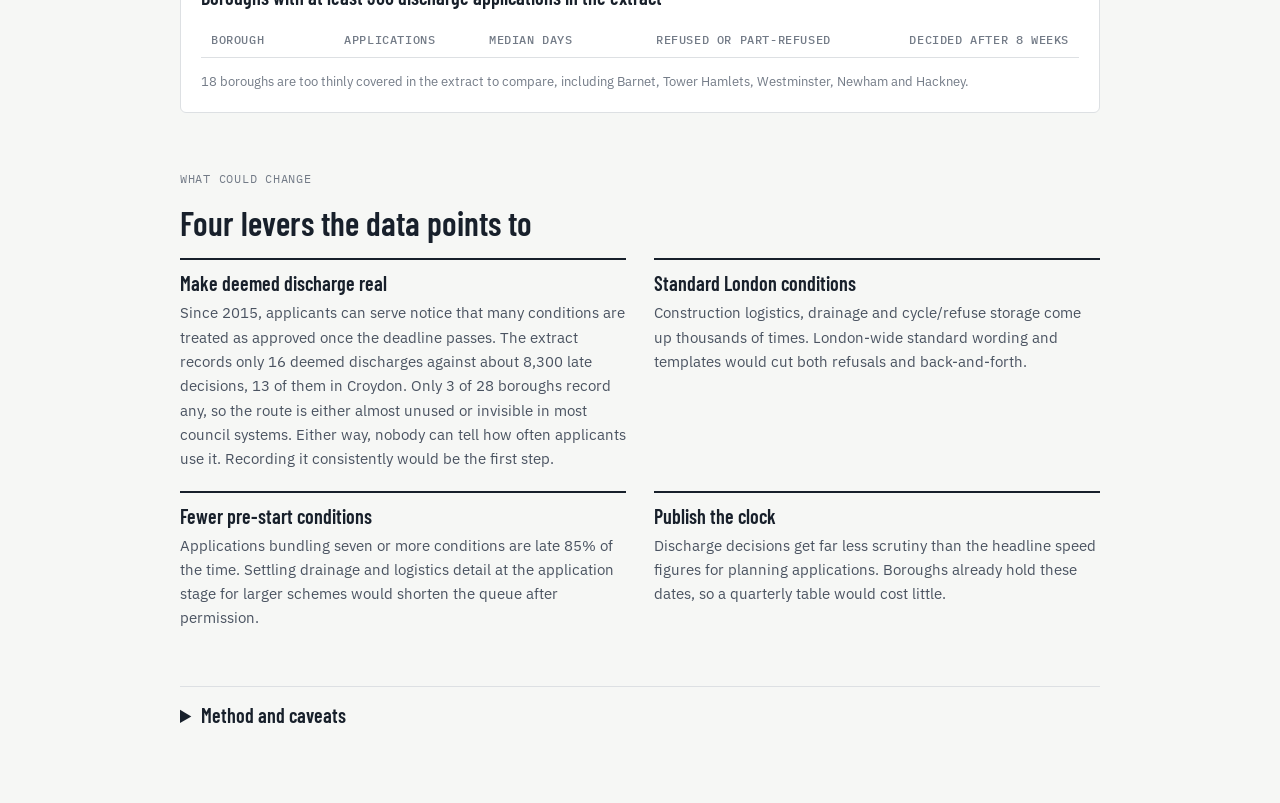
==== commit 5b5e037b: "Show Jev topic labels alongside keyword topics on the findings page Section 4 now compares late and " ====
--- a/src/conditions_queue/templates/insight_page.html
+++ b/src/conditions_queue/templates/insight_page.html
@@ -102,6 +102,10 @@
 .row .bar.neutral { background: var(--bar-neutral); }
 .row .val { text-align: right; font-family: var(--f-mono); font-size: 0.85rem; font-variant-numeric: tabular-nums; }
 .row .deadline { position: absolute; top: -3px; bottom: -3px; border-left: 1px dashed var(--ink-3); }
+.row.pair .track { height: 26px; }
+.row.pair .bar.jev { top: 2px; bottom: auto; height: 13px; }
+.row.pair .bar.kw { top: 18px; bottom: auto; height: 6px; background: var(--bar-neutral); }
+.row.pair .val small { display: block; color: var(--ink-3); font-size: 0.78rem; }
 .row-head { font-size: 0.78rem; color: var(--ink-3); font-family: var(--f-mono); text-transform: uppercase; letter-spacing: 0.05em; }
 @media (max-width: 560px) { .row { grid-template-columns: minmax(0, 1fr) 4rem; } .row .track { grid-column: 1 / -1; grid-row: 2; } }
 
@@ -202,16 +206,16 @@
 <section class="stack">
   <div class="prose stack">
     <p class="eyebrow">4 &middot; What gets stuck</p>
-    <h2>Drainage and construction logistics are both slow and often refused</h2>
-    <p>Drainage plans and construction logistics plans are usually needed before work can start. Both run late more than 60% of the time, and about one in five is refused. Fire safety details are refused at a similar rate.</p>
+    <h2>Drainage is both slow and often refused</h2>
+    <p>Read by Jev, which looks only at the conditions being signed off, drainage plans are decided late <span data-k="jev_drain_late">63%</span> of the time and refused <span data-k="jev_drain_ref">22%</span> of the time. Construction logistics plans run just as late (<span data-k="jev_clp_late">63%</span>) but are refused less often (<span data-k="jev_clp_ref">16%</span>) than keyword matching suggested. Both are usually needed before work can start. Fire safety details (<span data-k="jev_fire_ref">23%</span>) and cycle and refuse stores (<span data-k="jev_waste_ref">21%</span>) are refused most often.</p>
   </div>
   <figure class="panel" style="margin:0">
     <div class="panel-head">
       <h3>Condition topics: share decided after 8 weeks</h3>
-      <div class="legend"><span>Sorted by share late &middot; value at right is share refused or part-refused</span></div>
+      <div class="legend"><span><i style="background:var(--late)"></i>Jev: conditions being signed off</span><span><i style="background:var(--bar-neutral)"></i>Keyword tagger: whole description</span></div>
     </div>
     <div class="rows" id="topics"></div>
-    <figcaption class="source">Topics identified by keyword in the description; an application can mention several. Topics with at least 200 applications shown.</figcaption>
+    <figcaption class="source">Sorted by Jev's share late. Values at right are the share refused or part-refused, Jev first. The keyword tagger reads the whole description, which usually repeats the original permission, so it over-counts some topics: <span data-k="kw_waste_n">12,594</span> applications tagged for waste, cycle and parking, against <span data-k="jev_waste_n">2,922</span> by Jev. An application can cover several topics. Topics with at least 200 applications by either method shown.</figcaption>
   </figure>
 </section>
 
@@ -267,6 +271,7 @@
     <li><b>Extensions of time</b> have no field of their own in the extract. 76% of decided applications carry a council target decision date, and measuring those against their own target gives 52.5% late, against 53.0% at a fixed 8 weeks. Only 5.3% were late at 8 weeks but on time against a later target, most of them in Hillingdon. Agreed extensions therefore explain a few points of the late share at most. Target dates are not used consistently: Camden, Merton and Enfield often set targets shorter than 56 days, and nine boroughs, including Brent and Wandsworth, record none.</li>
     <li><b>Coverage is uneven.</b> Some boroughs' discharge applications are mostly missing from the extract. Borough comparisons use only the 15 boroughs with at least 300 applications.</li>
     <li><b>Topics, condition counts and scheme size</b> come from keyword and pattern matching on free-text descriptions. Scheme size is unknown for about half of applications.</li>
+    <li><b>Jev topics</b> (section 4) come from Jev, TypeSafe's decision model on OpenRouter, asked a yes/no question per topic about only the conditions being signed off; a topic counts at a probability of 0.5 or more. All 17,079 descriptions were labelled.</li>
     <li><b>Scheme matching:</b> 5,664 discharge applications (33%) were matched to their parent permission by reference number. Many parents were granted before 2021 and are outside the extract.</li>
     <li><b>Deemed discharge</b> is counted from decision labels containing &ldquo;deemed&rdquo; together with &ldquo;discharge&rdquo; or &ldquo;AOD&rdquo;. Only Croydon (13), Southwark (2) and Islington (1) record any. Other boroughs may log a deemed discharge as an ordinary approval, so 16 is a floor, not a London total.</li>
     <li><b>Reproduce:</b> <code>python -m conditions_queue.analysis</code> writes <code>outputs/summary.json</code>, <code>outputs/discharge_apps.csv</code> and <code>outputs/schemes.csv</code>. <code>conditions_queue.checks.check_deadline</code> and <code>check_extensions</code> re-derive the deadline, deemed discharge and extension figures independently.</li>
@@ -374,12 +379,27 @@
   }).join("");
 })();
 
-// 4. topics
-rows(document.getElementById("topics"),
-  Object.entries(D.by_topic).sort((a, b) => b[1].pct_over_8wk - a[1].pct_over_8wk).map(([k, v]) => ({
-    name: k, v: v.pct_over_8wk, label: pct(v.pct_not_approved),
-    tip: `<b>${k}</b><br>${fmt(v.n)} applications<br>${pct(v.pct_over_8wk)} decided after 8 weeks<br>Median ${fmt(v.median_days)} days<br>${pct(v.pct_not_approved)} refused or part-refused`
-  })), 100, 50);
+// 4. topics: Jev labels (conditions being signed off) beside keyword labels (whole description)
+(function () {
+  const jev = D.by_topic_jev || {}, kw = D.by_topic || {};
+  const names = [...new Set([...Object.keys(jev), ...Object.keys(kw)])]
+    .sort((a, b) => (jev[b] ? jev[b].pct_over_8wk : -1) - (jev[a] ? jev[a].pct_over_8wk : -1));
+  const line = (label, v) => v ? `${label}: ${fmt(v.n)} applications · ${pct(v.pct_over_8wk)} late · ${pct(v.pct_not_approved)} refused` : `${label}: under 200 applications`;
+  const bar = (cls, v) => v ? `<span class="bar ${cls}" style="width:${v.pct_over_8wk}%"></span>` : "";
+  document.getElementById("topics").innerHTML =
+    `<div class="row row-head"><div>Topic</div><div>Share decided after 8 weeks</div><div class="val">Refused</div></div>` +
+    names.map(k => `
+    <div class="row pair" data-tip="<b>${k}</b><br>${line("Jev", jev[k])}<br>${line("Keyword", kw[k])}">
+      <div class="name">${k}</div>
+      <div class="track"><span class="deadline" style="left:50%"></span>${bar("jev", jev[k])}${bar("kw", kw[k])}</div>
+      <div class="val">${jev[k] ? pct(jev[k].pct_not_approved) : "–"}<small>${kw[k] ? pct(kw[k].pct_not_approved) : "–"}</small></div>
+    </div>`).join("");
+  const J = (t, f) => jev[t] ? jev[t][f] : null, K = (t, f) => kw[t] ? kw[t][f] : null;
+  set("jev_drain_late", pct(J("Drainage & flood", "pct_over_8wk"))); set("jev_drain_ref", pct(J("Drainage & flood", "pct_not_approved")));
+  set("jev_clp_late", pct(J("Construction logistics / management", "pct_over_8wk"))); set("jev_clp_ref", pct(J("Construction logistics / management", "pct_not_approved")));
+  set("jev_fire_ref", pct(J("Fire safety", "pct_not_approved"))); set("jev_waste_ref", pct(J("Waste, cycle & parking", "pct_not_approved")));
+  set("kw_waste_n", fmt(K("Waste, cycle & parking", "n"))); set("jev_waste_n", fmt(J("Waste, cycle & parking", "n")));
+})();
 
 // 5. schemes
 (function () {
